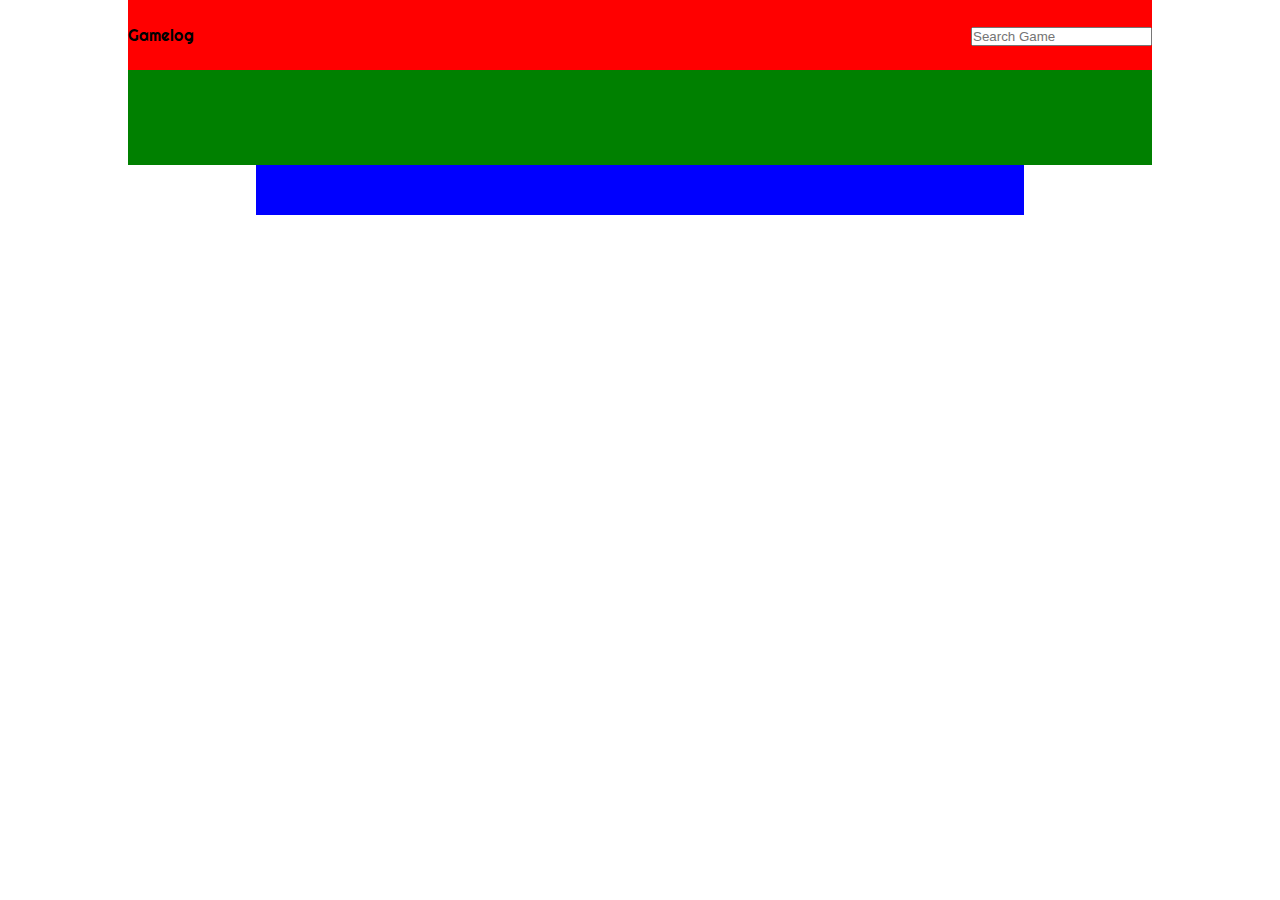
==== GamesBlog/index.html @ 4a268970 "Add files via upload" ====
<!DOCTYPE html>
<html lang="en">

<head>
    <meta charset="UTF-8">
    <meta http-equiv="X-UA-Compatible" content="IE=edge">
    <meta name="viewport" content="width=device-width, initial-scale=1.0">
    <link rel="stylesheet" href="css/utils.css">
    <link rel="stylesheet" href="css/style.css">
    <title>Gamelog|Where The Real Gamers Read</title>
</head>

<body>

    <nav class="navigation max-width-1 m-auto">
        <div class="left ">Gamelog</div>
        <div class="right">
            <input type="text" placeholder="Search Game">
        </div>
    </nav>

    <div class="content max-width-1 m-auto"></div>

    <div class="footer max-width-2 m-auto"></div>
</body>

</html>
---- GamesBlog/css/utils.css ----
.max-width-1{
max-width:80vw ;
}
.max-width-2{
    max-width: 60vw;
    
}

.m-auto
{
margin: auto;
}
---- GamesBlog/css/style.css ----
@import url('https://fonts.googleapis.com/css2?family=Righteous&display=swap');

:root {
    --font1:'Righteous', cursive;
}
*{
    margin: 0;
    padding:0;
}
.navigation {
    font-family: var(--font1);
    height: 70px;
    background-color: red;
    display:flex;
    justify-content: space-between;
    align-items: center;
    
}

.content {
    height: 95px;
    background-color: green;
}

.footer {
    height: 50px;
    background-color: blue;
}
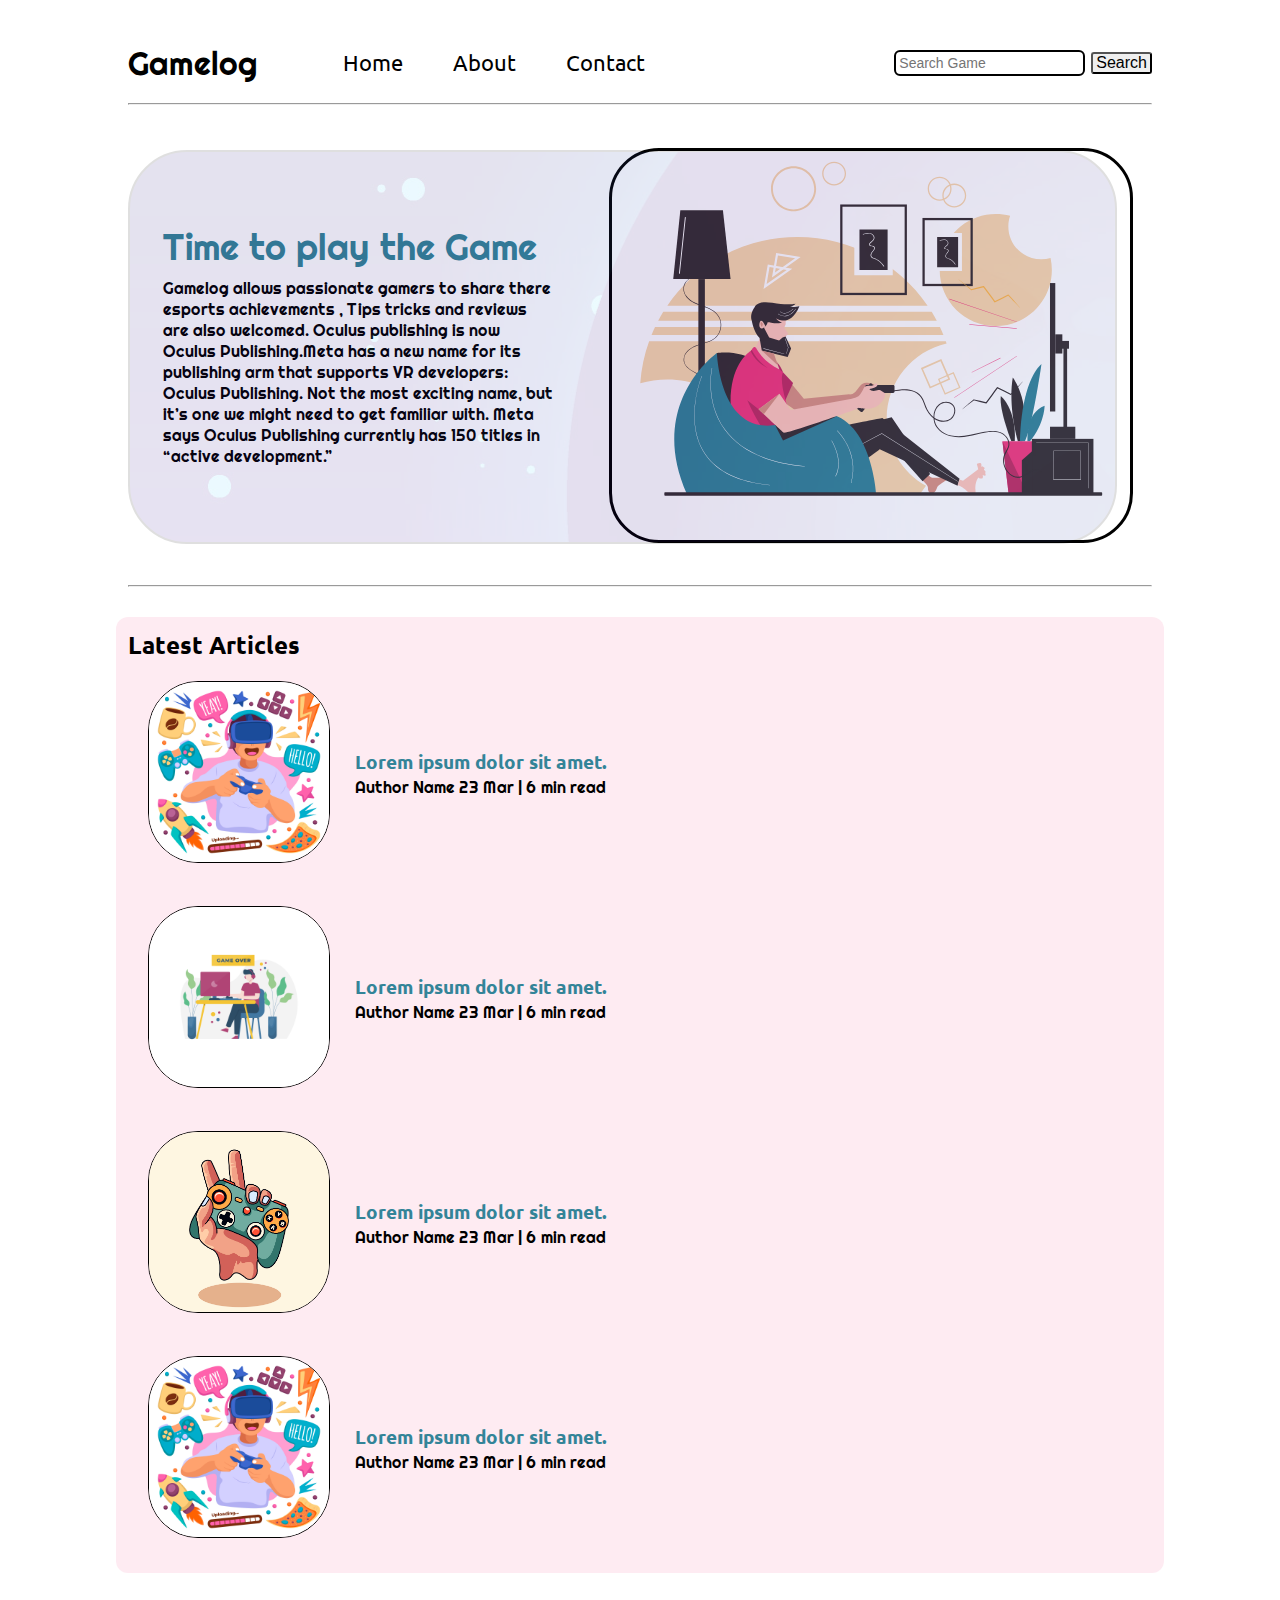
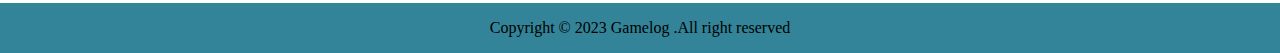
==== commit 13ba6237: "Add files via upload" ====
--- a/GamesBlog/index.html
+++ b/GamesBlog/index.html
@@ -13,15 +13,102 @@
 <body>
 
     <nav class="navigation max-width-1 m-auto">
-        <div class="left ">Gamelog</div>
-        <div class="right">
-            <input type="text" placeholder="Search Game">
+        <div class="nav-left">
+            <span class="">Gamelog</span>
+            <ul>
+                <li><a href="index.html">Home </a></li>
+                <li><a href="#">About </a></li>
+                <li><a href="contact.html">Contact </a></li>
+            </ul>
+
+        </div>
+        <div class="nav-right">
+            <form action="search.html" method="get">
+            <input class="form-input" type="text" name="query" placeholder="Search Game">
+            <button>Search</button>
+        </form>
         </div>
     </nav>
 
-    <div class="content max-width-1 m-auto"></div>
+    <div class="max-width-1 m-auto ">
+        <hr>
+    </div>
 
-    <div class="footer max-width-2 m-auto"></div>
+    <div class="content max-width-1 m-auto m-2">
+        <div class="content-left">
+            <h1>Time to play the Game </h1>
+            <p>Gamelog allows passionate gamers to share there esports achievements , Tips tricks and reviews are also
+                welcomed.
+                Oculus publishing is now Oculus Publishing.Meta has a new name for its publishing arm that supports VR
+                developers: Oculus Publishing. Not the most exciting name, but it’s one we might need to get familiar
+                with. Meta says Oculus Publishing currently has 150 titles in “active development.”</p>
+        </div>
+        <div class="content-right">
+            <img src="img/game.svg" alt="Game">
+        </div>
+    </div>
+    <div class="max-width-1 m-auto">
+        <hr>
+    </div>
+    <div class="home-articles max-width-1 m-auto m-2">
+        <div class=" font2">
+            <h2>Latest Articles</h2>
+            <div class="home-article">
+                <div class="home-article-img">
+                    <img src="img/game2.jpg" alt="article">
+                </div>
+                <div class="home-article-content font1">
+                    <a href="/blogpost.html">
+                        <h3>Lorem ipsum dolor sit amet.</h3>
+                    </a>
+
+                    <span>Author Name</span>
+                    <span>23 Mar | 6 min read</span>
+                </div>
+            </div>
+            <div class="home-article">
+                <div class="home-article-img">
+                    <img src="img/game3.jpg" alt="article">
+                </div>
+                <div class="home-article-content font1">
+                    <a href="/blogpost.html">
+                        <h3>Lorem ipsum dolor sit amet.</h3>
+                    </a>
+                    <span>Author Name</span>
+                    <span>23 Mar | 6 min read</span>
+                </div>
+            </div>
+            <div class="home-article">
+                <div class="home-article-img">
+                    <img src="img/game1.jpg" alt="article">
+                </div>
+                <div class="home-article-content font1">
+                    <a href="/blogpost.html">
+                        <h3>Lorem ipsum dolor sit amet.</h3>
+                    </a>
+                    <span>Author Name</span>
+                    <span>23 Mar | 6 min read</span>
+                </div>
+            </div>
+            <div class="home-article">
+                <div class="home-article-img">
+                    <img src="img/game2.jpg" alt="article">
+                </div>
+                <div class="home-article-content font1">
+                    <a href="/blogpost.html">
+                        <h3>Lorem ipsum dolor sit amet.</h3>
+                    </a>
+                    <span>Author Name</span>
+                    <span>23 Mar | 6 min read</span>
+                </div>
+            </div>
+        </div>
+    </div>
+
+
+    <div class="footer max-width- m-auto">
+        <p>Copyright &copy; 2023 Gamelog .All right reserved</p>
+    </div>
 </body>
 
 </html>--- a/GamesBlog/css/utils.css
+++ b/GamesBlog/css/utils.css
@@ -9,4 +9,8 @@
 .m-auto
 {
 margin: auto;
+}
+.m-2{
+    margin-top: 30px;
+    margin-bottom: 30px;
 }--- a/GamesBlog/css/style.css
+++ b/GamesBlog/css/style.css
@@ -1,28 +1,190 @@
 @import url('https://fonts.googleapis.com/css2?family=Righteous&display=swap');
+@import url('https://fonts.googleapis.com/css2?family=Ubuntu&display=swap');
 
 :root {
-    --font1:'Righteous', cursive;
+    --main-bg-color: #338498;
+    --adv-bg-color:#f23a7d;
+    --font1: 'Righteous', cursive;
+    --font2: 'Ubuntu', sans-serif;
 }
-*{
+
+.font1{
+    font-family: var(--font1);
+    font-weight: lighter;
+}
+.font2{
+    font-family: var(--font2);
+}
+
+* {
     margin: 0;
-    padding:0;
+    padding: 0;
 }
+
+h1{
+    font-size: 36px;
+    font-weight: lighter;
+    margin-bottom: 8px;
+    color: var(--main-bg-color);
+}
+
 .navigation {
+    margin-top: 23px;
     font-family: var(--font1);
-    height: 70px;
-    background-color: red;
-    display:flex;
+    height: 80px;
+    /* background-color: rgb(245, 231, 231); */
+    display: flex;
     justify-content: space-between;
     align-items: center;
+
+
+}
+
+.nav-left {
+
+    font-size: 32px;
+    display: flex;
+}
+
+.nav-left ul li {
+    list-style: none;
+    font-size: 22px;
+    margin: 0px 25px;
+
+
+}
+
+.nav-left ul {
+    display: flex;
+    align-items: center;
+    margin: 0 60px;
+}
+
+.nav-left ul li a {
+    font-family: var(--font2);
+    color: black;
+    text-decoration: none;
     
+
+
+}
+
+.nav-left ul li a:hover {
+    /* font-size: 18px; */
+    font-weight: bolder; 
+    color:var(--main-bg-color);
+
+    transition: 0.3s;
+}
+
+.nav-right button {
+    padding: 0px 3px;
+    border-radius: 3px;
+    font-size: 16px;
+    cursor: pointer;
+    transition: all .3s ease-in-out;
+}
+.nav-right button:hover{
+    background-color: var(--main-bg-color);
+
+}
+
+.form-input {
+    padding: 3px;
+    font-size: 14px;
+    border-radius: 6px;
+    border: 2px black solid;
+    margin: 0 2px;
+}
+
+.content-left {
+    font-family: var(--font1);
+    width: 50%;
+    display: flex;
+    justify-content: center;
+    flex-direction: column;
+    padding: 35px;
+}
+
+.content-right {
+    width: 50%;
+    display: flex;
+    justify-content: center;
+    align-items: center;
+    padding: 25px;
+
+}
+
+.content-right img {
+    height: 387px;
+    border: 3px solid black;
+    border-radius: 50px;
+    padding: 1px;
 }
 
 .content {
-    height: 95px;
-    background-color: green;
+    display: flex;
+    height: 390px;
+    /* background-color: rgb(238, 245, 238); */
+    /* margin-top: 50px; */
+    padding: 15px;
+    position: relative;
+    
+    
+}
+.content::after{
+    content:"";
+    background-image: url('../img/1624.jpg');
+    position: absolute;
+    width: 93.5%;
+    height: inherit;
+    opacity: .12;
+    border-radius: 59px;
+    border:2px solid black;
+}
+
+
+.home-articles{
+    height:auto;
+    /* background-color: rgb(242, 142, 142); */
+    padding: 12px;
+    background-color: rgb(242, 58, 125 ,0.1);
+    border-radius: 12px;
+    
+    
+    
+    
+    
+}
+.home-article{
+    display: flex;
+    padding: 20px ;
+    
+
+}
+.home-article img{
+    width:180px;
+    border: 1px solid black;
+    border-radius:50px ;
+}
+
+.home-article-content{
+    align-self: center;
+    padding: 25px;
+}
+
+.home-article-content a{
+    text-decoration: none;
+    font-family: var(--font2);
+    color: var(--main-bg-color);
+    font-weight: lighter;
 }
 
 .footer {
     height: 50px;
-    background-color: blue;
-}+    background-color: var(--main-bg-color); 
+    display: flex;
+    justify-content: center;
+    align-items: center;
+}
+
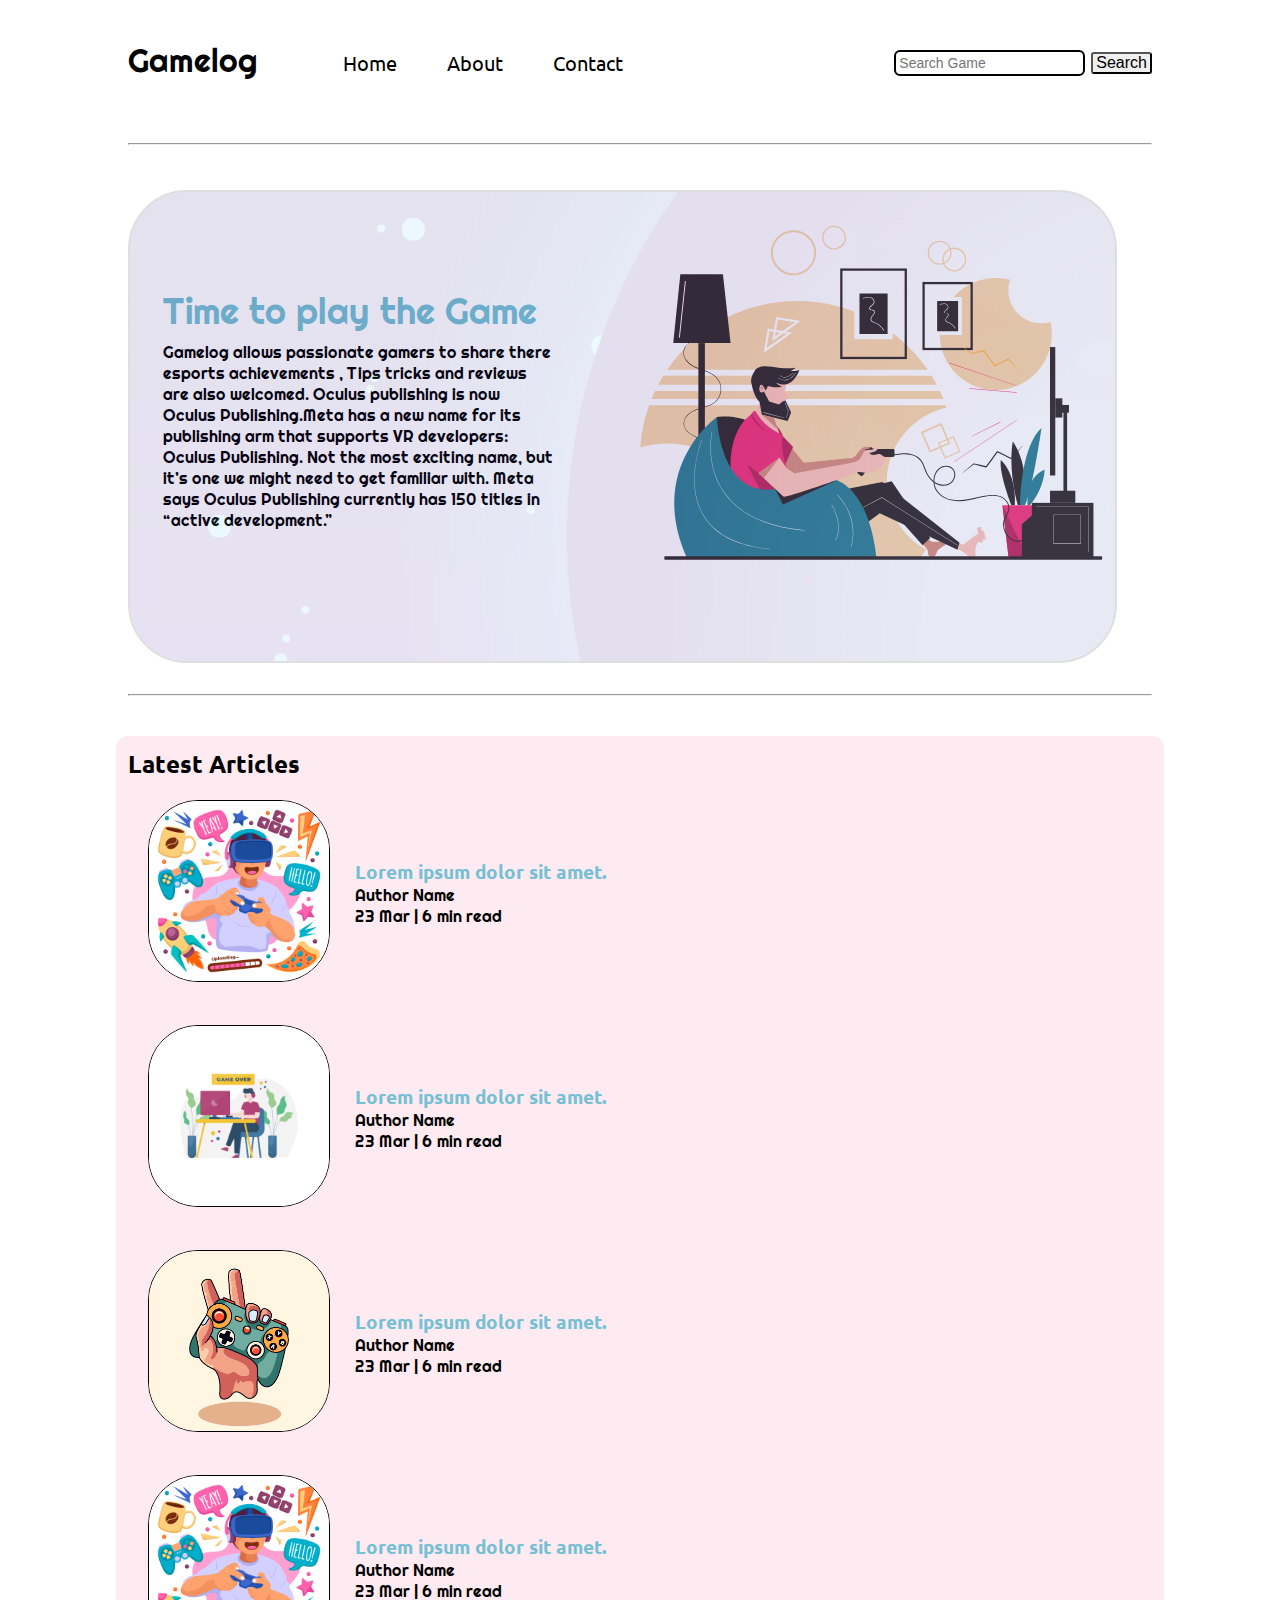
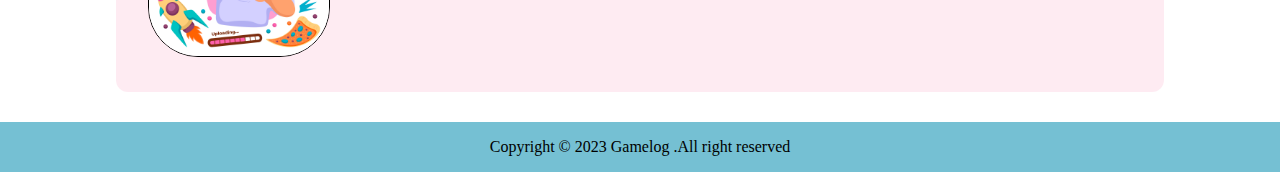
==== commit c49ee698: "Add files via upload" ====
--- a/GamesBlog/index.html
+++ b/GamesBlog/index.html
@@ -7,6 +7,7 @@
     <meta name="viewport" content="width=device-width, initial-scale=1.0">
     <link rel="stylesheet" href="css/utils.css">
     <link rel="stylesheet" href="css/style.css">
+    <link rel="stylesheet" href="css/mobile.css">
     <title>Gamelog|Where The Real Gamers Read</title>
 </head>
 
@@ -14,7 +15,7 @@
 
     <nav class="navigation max-width-1 m-auto">
         <div class="nav-left">
-            <span class="">Gamelog</span>
+            <a href="index.html" class="logo">Gamelog </a>
             <ul>
                 <li><a href="index.html">Home </a></li>
                 <li><a href="#">About </a></li>
@@ -30,11 +31,12 @@
         </div>
     </nav>
 
-    <div class="max-width-1 m-auto ">
+    <div class=" hr max-width-1 m-auto m-2 ">
         <hr>
     </div>
 
-    <div class="content max-width-1 m-auto m-2">
+    <div class="content max-width-1 m-auto ">
+        
         <div class="content-left">
             <h1>Time to play the Game </h1>
             <p>Gamelog allows passionate gamers to share there esports achievements , Tips tricks and reviews are also
@@ -62,7 +64,7 @@
                         <h3>Lorem ipsum dolor sit amet.</h3>
                     </a>
 
-                    <span>Author Name</span>
+                    <div>Author Name</div>
                     <span>23 Mar | 6 min read</span>
                 </div>
             </div>
@@ -74,7 +76,7 @@
                     <a href="/blogpost.html">
                         <h3>Lorem ipsum dolor sit amet.</h3>
                     </a>
-                    <span>Author Name</span>
+                    <div>Author Name</div>
                     <span>23 Mar | 6 min read</span>
                 </div>
             </div>
@@ -86,7 +88,7 @@
                     <a href="/blogpost.html">
                         <h3>Lorem ipsum dolor sit amet.</h3>
                     </a>
-                    <span>Author Name</span>
+                    <div>Author Name</div>
                     <span>23 Mar | 6 min read</span>
                 </div>
             </div>
@@ -98,7 +100,7 @@
                     <a href="/blogpost.html">
                         <h3>Lorem ipsum dolor sit amet.</h3>
                     </a>
-                    <span>Author Name</span>
+                    <div>Author Name</div>
                     <span>23 Mar | 6 min read</span>
                 </div>
             </div>
--- a/GamesBlog/css/utils.css
+++ b/GamesBlog/css/utils.css
@@ -1,16 +1,25 @@
-.max-width-1{
-max-width:80vw ;
-}
-.max-width-2{
-    max-width: 60vw;
-    
+.max-width-1 {
+    max-width: 80vw;
 }
 
-.m-auto
-{
-margin: auto;
+.max-width-2 {
+    max-width: 60vw;
+
 }
-.m-2{
-    margin-top: 30px;
+
+.m-auto {
+    margin: auto;
+}
+
+.m-2 {
+    margin-top: 40px;
     margin-bottom: 30px;
+}
+
+.form-box input,
+textarea {
+    border: 1px solid black;
+    padding: 2px;
+    width: 40vw;
+
 }--- a/GamesBlog/css/style.css
+++ b/GamesBlog/css/style.css
@@ -2,17 +2,18 @@
 @import url('https://fonts.googleapis.com/css2?family=Ubuntu&display=swap');
 
 :root {
-    --main-bg-color: #338498;
-    --adv-bg-color:#f23a7d;
+    --main-bg-color: #75c0d3;
+    --adv-bg-color: #f23a7d;
     --font1: 'Righteous', cursive;
     --font2: 'Ubuntu', sans-serif;
 }
 
-.font1{
+.font1 {
     font-family: var(--font1);
     font-weight: lighter;
 }
-.font2{
+
+.font2 {
     font-family: var(--font2);
 }
 
@@ -21,7 +22,7 @@
     padding: 0;
 }
 
-h1{
+h1 {
     font-size: 36px;
     font-weight: lighter;
     margin-bottom: 8px;
@@ -40,6 +41,11 @@
 
 }
 
+.logo
+{
+    text-decoration: none;
+    color: black;
+}
 .nav-left {
 
     font-size: 32px;
@@ -48,7 +54,7 @@
 
 .nav-left ul li {
     list-style: none;
-    font-size: 22px;
+    font-size: 20px;
     margin: 0px 25px;
 
 
@@ -57,24 +63,24 @@
 .nav-left ul {
     display: flex;
     align-items: center;
-    margin: 0 60px;
+    margin: 10px 60px;
 }
 
 .nav-left ul li a {
     font-family: var(--font2);
     color: black;
     text-decoration: none;
-    
+
 
 
 }
 
 .nav-left ul li a:hover {
     /* font-size: 18px; */
-    font-weight: bolder; 
-    color:var(--main-bg-color);
-
-    transition: 0.3s;
+    font-weight: bolder;
+    color: var(--main-bg-color);
+
+    /* transition: 0.3s; */
 }
 
 .nav-right button {
@@ -84,7 +90,8 @@
     cursor: pointer;
     transition: all .3s ease-in-out;
 }
-.nav-right button:hover{
+
+.nav-right button:hover {
     background-color: var(--main-bg-color);
 
 }
@@ -99,7 +106,7 @@
 
 .content-left {
     font-family: var(--font1);
-    width: 50%;
+    /* width: 50%; */
     display: flex;
     justify-content: center;
     flex-direction: column;
@@ -117,63 +124,67 @@
 
 .content-right img {
     height: 387px;
-    border: 3px solid black;
+    /* border: 3px solid black; */
     border-radius: 50px;
     padding: 1px;
 }
 
 .content {
     display: flex;
-    height: 390px;
+    height: 100%;
     /* background-color: rgb(238, 245, 238); */
     /* margin-top: 50px; */
     padding: 15px;
     position: relative;
-    
-    
-}
-.content::after{
-    content:"";
+    margin-bottom: 50px;
+
+
+}
+
+.content::after {
+    content: "";
     background-image: url('../img/1624.jpg');
     position: absolute;
     width: 93.5%;
     height: inherit;
     opacity: .12;
     border-radius: 59px;
-    border:2px solid black;
-}
-
-
-.home-articles{
-    height:auto;
+    border: 2px solid black;
+}
+
+
+.home-articles {
+    height: auto;
     /* background-color: rgb(242, 142, 142); */
     padding: 12px;
-    background-color: rgb(242, 58, 125 ,0.1);
+    background-color: rgb(242, 58, 125, 0.1);
     border-radius: 12px;
-    
-    
-    
-    
-    
-}
-.home-article{
-    display: flex;
-    padding: 20px ;
-    
-
-}
-.home-article img{
-    width:180px;
+
+
+
+
+
+}
+
+.home-article {
+    display: flex;
+    padding: 20px;
+
+
+}
+
+.home-article img {
+    width: 180px;
     border: 1px solid black;
-    border-radius:50px ;
-}
-
-.home-article-content{
+    border-radius: 50px;
+}
+
+.home-article-content {
     align-self: center;
     padding: 25px;
 }
 
-.home-article-content a{
+.home-article-content a {
     text-decoration: none;
     font-family: var(--font2);
     color: var(--main-bg-color);
@@ -182,9 +193,8 @@
 
 .footer {
     height: 50px;
-    background-color: var(--main-bg-color); 
+    background-color: var(--main-bg-color);
     display: flex;
     justify-content: center;
     align-items: center;
-}
-
+}--- a/GamesBlog/css/mobile.css
+++ b/GamesBlog/css/mobile.css
@@ -0,0 +1,24 @@
+@media screen and (max-width:1100px) {
+
+    .navigation {
+        flex-direction: column;
+        margin-bottom: 22px;
+    }
+
+    .nav-left {
+        flex-direction: column;
+        text-align: center;
+    }
+
+
+    .content-right {
+        display: none;
+
+    }
+
+
+    .home-article {
+        flex-direction: column;
+        align-items: center;
+    }
+}